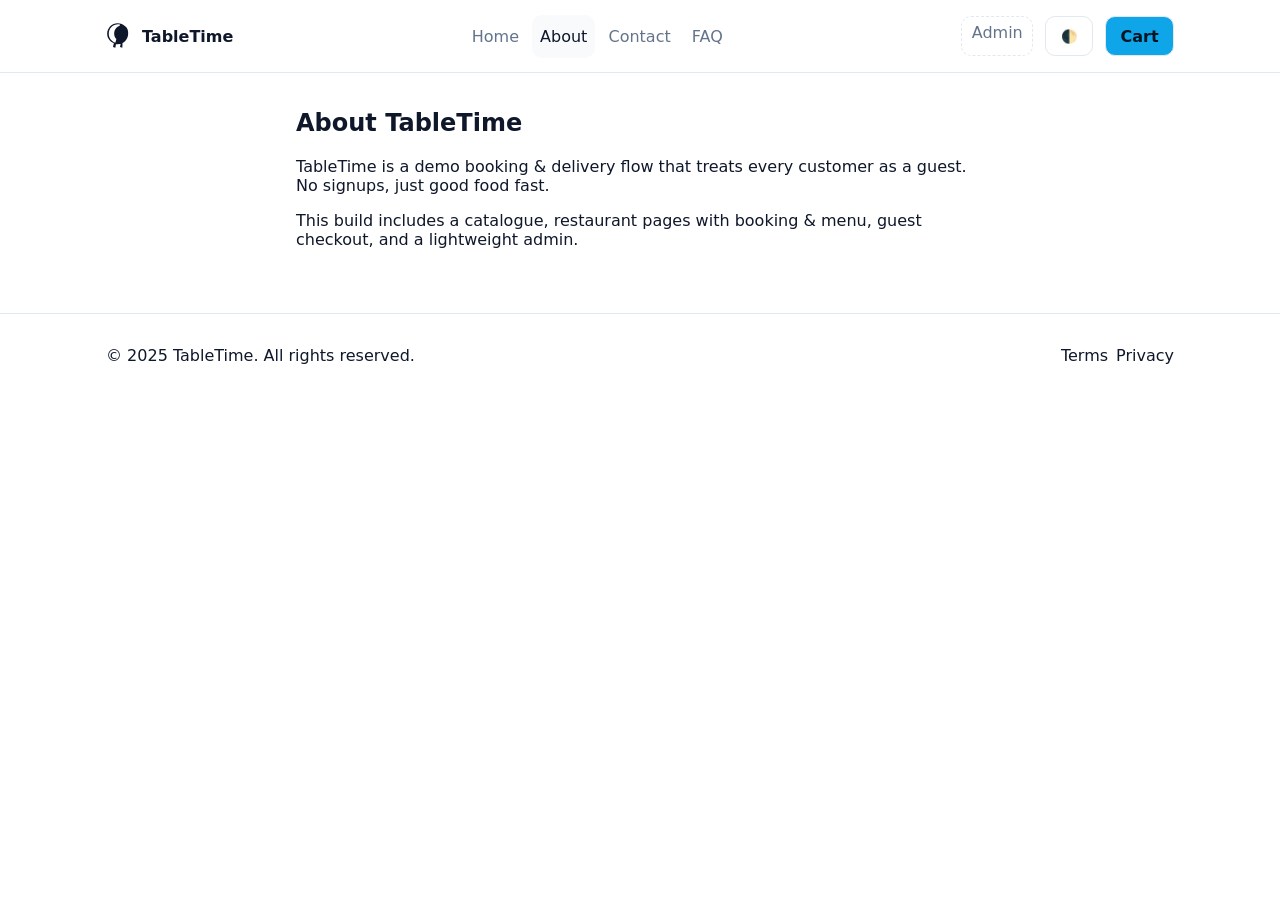
==== about.html @ 13685347 "first commit" ====
<!DOCTYPE html>
<html lang="en">
<head>
  <meta charset="UTF-8" />
  <meta name="viewport" content="width=device-width, initial-scale=1" />
  <title>About – TableTime</title>
  <link rel="stylesheet" href="assets/style.css" />
  <script src="https://code.jquery.com/jquery-3.7.1.min.js" integrity="sha256-/JqT3SQfawRcv/BIHPThkBvs0OEvtFFmqPF/lYI/Cxo=" crossorigin="anonymous"></script>
</head>
<body data-page="about">
  
  <header class="topbar">
    <div class="container row between align-center">
      <a class="brand" href="index.html">
        <svg width="28" height="28" viewBox="0 0 24 24" aria-hidden="true"><path d="M12 2c3.866 0 7 3.134 7 7 0 3.087-1.99 5.703-4.737 6.613L14 22l-2-.5 1.086-5.267C9.398 15.978 7 13.237 7 9.999 7 5.925 9.925 3 14 3c-1.06-0.627-2.29-1-3.62-1-4.418 0-8 3.582-8 8 0 3.872 2.754 7.096 6.393 7.852L8 22l-2-.5 .73-3.527C3.43 16.953 1 13.794 1 10 1 5.029 5.029 1 10 1s9 4.029 9 9-4.029 9-9 9-1.5-.08-2.2-.23" fill="currentColor"/></svg>
        <span>TableTime</span>
      </a>
      <nav class="nav">
        <a href="index.html" class="">Home</a>
        <a href="about.html" class="active">About</a>
        <a href="contact.html" class="">Contact</a>
        <a href="faq.html" class="">FAQ</a>
      </nav>
      <div class="row gap">
        <a class="admin-link" href="admin/login.html" title="Admin">Admin</a>
        <button id="themeToggle" class="btn ghost" aria-label="Toggle theme">🌓</button>
        <a class="btn" href="checkout.html">Cart</a>
      </div>
    </div>
  </header>

  <main class="container narrow">
    <h2>About TableTime</h2>
    <p>TableTime is a demo booking & delivery flow that treats every customer as a guest. No signups, just good food fast.</p>
    <p>This build includes a catalogue, restaurant pages with booking & menu, guest checkout, and a lightweight admin.</p>
  </main>
  
  <footer class="footer">
    <div class="container row between align-center">
      <p>© 2025 TableTime. All rights reserved.</p>
      <div class="row gap sm">
        <a href="terms.html">Terms</a>
        <a href="privacy.html">Privacy</a>
      </div>
    </div>
  </footer>

  <script src="assets/script.js"></script>
</body>
</html>
---- assets/style.css ----
:root{--bg:#ffffff;--surface:#f8fafc;--text:#0f172a;--muted:#64748b;--border:#e2e8f0;--primary:#0ea5e9;--primary-contrast:#031523;--danger:#ef4444;}:root[data-theme="dark"]{--bg:#0b1220;--surface:#0f172a;--text:#e5e7eb;--muted:#94a3b8;--border:#1f2937;--primary:#22d3ee;--primary-contrast:#011118;--danger:#f87171;}*{box-sizing:border-box;}html,body{margin:0;padding:0;font-family:Inter,system-ui,-apple-system,Segoe UI,Roboto,Helvetica,Arial,sans-serif;background:var(--bg);color:var(--text);}a{color:inherit;text-decoration:none;}.container{max-width:1100px;margin:0 auto;padding:1rem;}.narrow{max-width:720px;}.center{text-align:center;}.muted{color:var(--muted);}.bold{font-weight:700;}.row{display:flex;gap:1rem;}.row.wrap{flex-wrap:wrap;}.row.between{justify-content:space-between;}.align-center{align-items:center;}.gap{gap:.75rem;}.gap.sm{gap:.5rem;}.grid{display:grid;gap:1rem;}.grid.two{grid-template-columns:1fr;}.grid.three{grid-template-columns:1fr;}@media (min-width:800px){.grid.two{grid-template-columns:1.2fr .8fr;}.grid.three{grid-template-columns:repeat(3,1fr);}}.cards{grid-template-columns:1fr;}@media (min-width:720px){.cards{grid-template-columns:repeat(2,1fr);}}@media (min-width:1000px){.cards{grid-template-columns:repeat(3,1fr);}}.card{background:var(--surface);border:1px solid var(--border);border-radius:16px;padding:1rem;box-shadow:0 1px 0 rgba(0,0,0,.03);}.topbar{position:sticky;top:0;z-index:5;border-bottom:1px solid var(--border);background:var(--bg);}.topbar .brand{display:inline-flex;gap:.5rem;font-weight:700;align-items:center;}.topbar .nav a{padding:.75rem .5rem;border-radius:10px;color:var(--muted);}.topbar .nav a.active,.topbar .nav a:hover{color:var(--text);background:var(--surface);}.btn{display:inline-flex;align-items:center;justify-content:center;padding:.6rem .9rem;border-radius:10px;border:1px solid var(--border);background:var(--primary);color:var(--primary-contrast);font-weight:700;cursor:pointer;}.btn.ghost{background:transparent;color:var(--text);}.btn.danger{background:var(--danger);color:#fff;border-color:transparent;}.btn:disabled{opacity:.6;cursor:not-allowed;}input,select,textarea{width:100%;padding:.7rem .8rem;border-radius:10px;border:1px solid var(--border);background:var(--bg);color:var(--text);}label{display:block;font-weight:600;margin-bottom:.4rem;}.field.two{display:grid;grid-template-columns:1fr;gap:.75rem;}@media (min-width:720px){.field.two{grid-template-columns:1fr 1fr;}}.hero{padding:1rem 0 0;}.searchbar input,.searchbar select{min-width:180px;}.card .rest-img{width:100%;height:160px;border-radius:10px;object-fit:cover;background:#ddd;}.badges{display:flex;gap:.5rem;flex-wrap:wrap;}.badge{font-size:.8rem;border:1px solid var(--border);padding:.25rem .5rem;border-radius:999px;color:var(--muted);}.stars{color:#f59e0b;}.restaurant-detail .cover{width:100%;height:260px;object-fit:cover;border-radius:16px;}.cover-skeleton{height:260px;background:var(--surface);border-radius:16px;border:1px solid var(--border);}.menu-list{display:grid;gap:.5rem;}.menu-item{display:grid;grid-template-columns:1fr auto auto;gap:.5rem;align-items:center;padding:.5rem;border-bottom:1px solid var(--border);}.menu-item .price{font-weight:700;}.qty{display:inline-flex;align-items:center;gap:.4rem;}.qty button{width:28px;height:28px;border-radius:8px;}.summary .totals{margin-top:1rem;display:grid;gap:.4rem;}.summary .totals>div{display:flex;justify-content:space-between;}.table{width:100%;overflow-x:auto;border:1px solid var(--border);border-radius:12px;}.table table{width:100%;border-collapse:collapse;}.table th,.table td{border-bottom:1px solid var(--border);padding:.7rem;text-align:left;}.footer{border-top:1px solid var(--border);margin-top:2rem;}.footer .container{padding:1rem;}.admin-link{color:var(--muted);border:1px dashed var(--border);padding:.4rem .6rem;border-radius:10px;}.stack>* + *{margin-top:.75rem;}.hidden{display:none !important;}
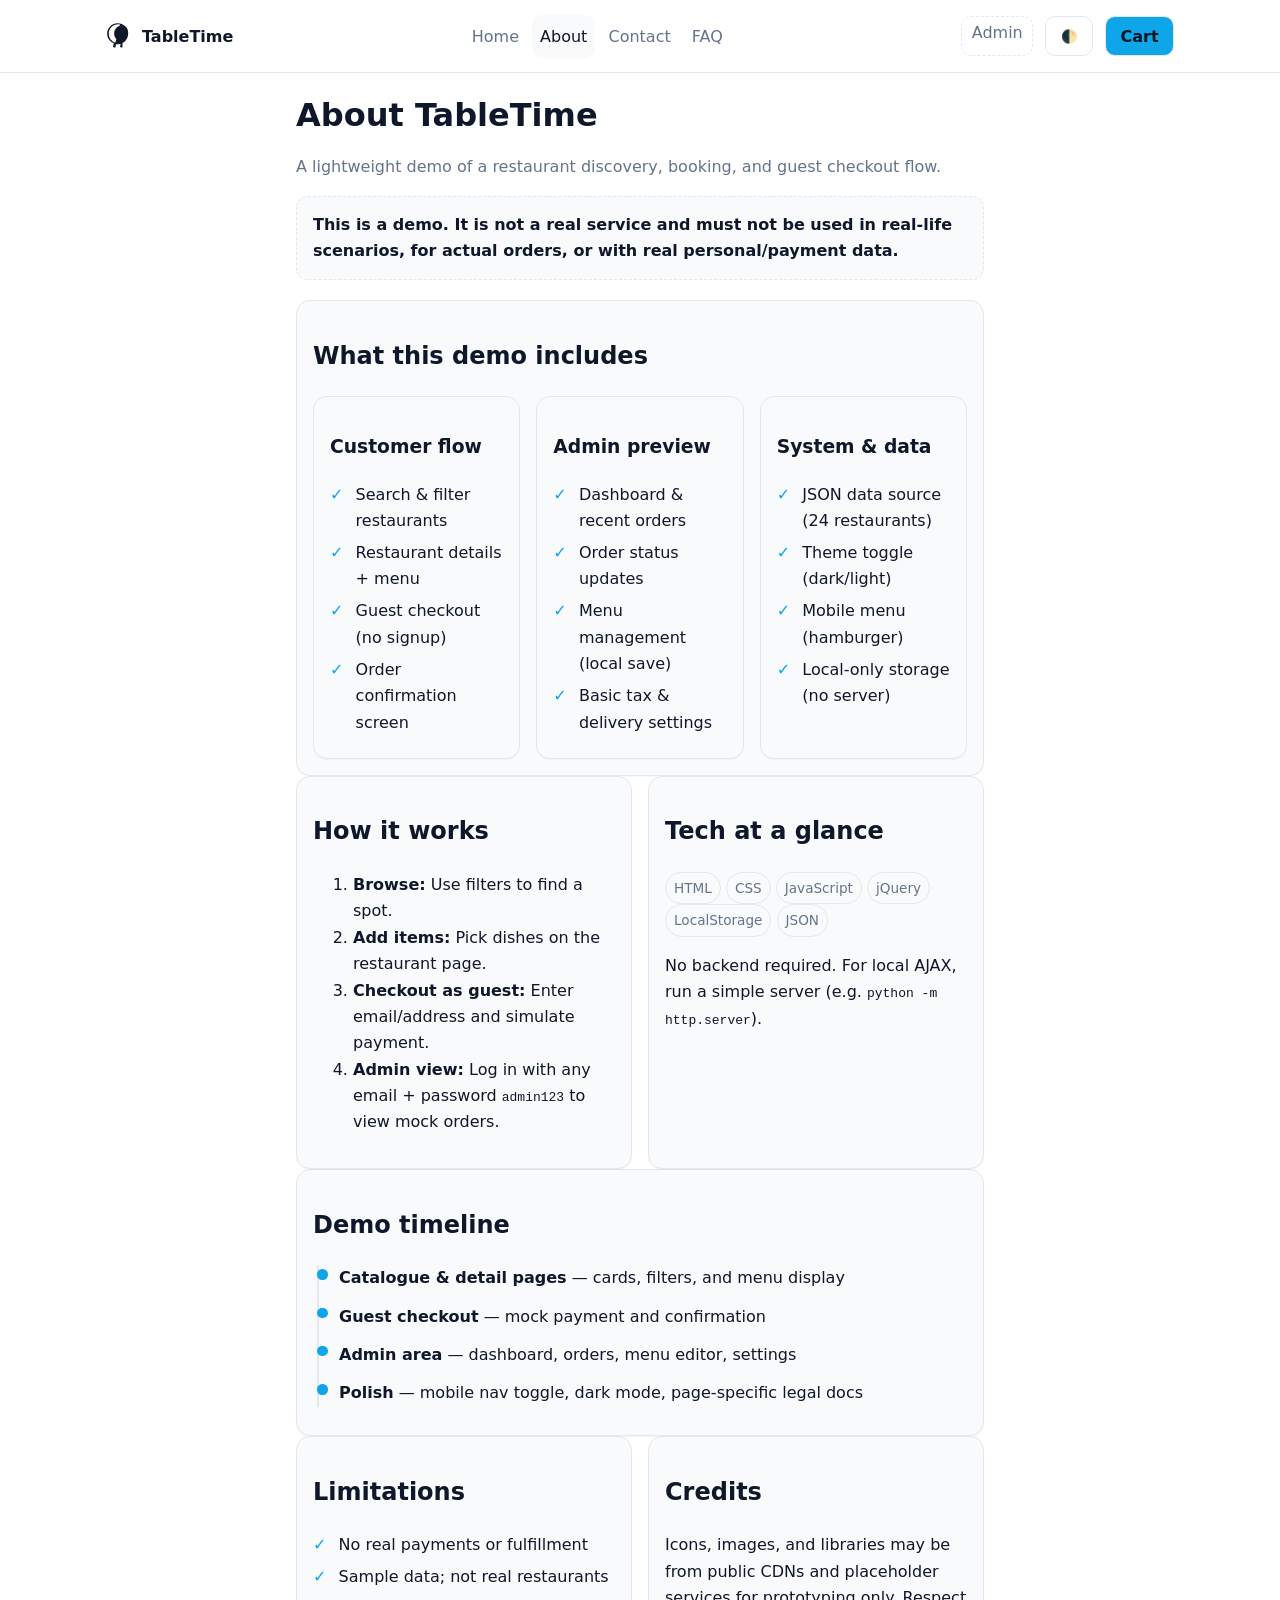
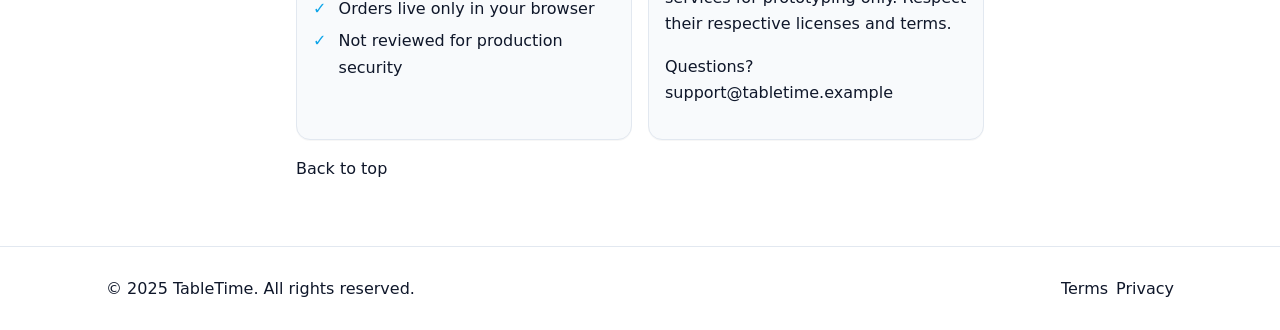
==== commit d1e11523: "added separate css files for all the major pages" ====
--- a/about.html
+++ b/about.html
@@ -1,50 +1,201 @@
 <!DOCTYPE html>
 <html lang="en">
-<head>
-  <meta charset="UTF-8" />
-  <meta name="viewport" content="width=device-width, initial-scale=1" />
-  <title>About – TableTime</title>
-  <link rel="stylesheet" href="assets/style.css" />
-  <script src="https://code.jquery.com/jquery-3.7.1.min.js" integrity="sha256-/JqT3SQfawRcv/BIHPThkBvs0OEvtFFmqPF/lYI/Cxo=" crossorigin="anonymous"></script>
-</head>
-<body data-page="about">
-  
-  <header class="topbar">
-    <div class="container row between align-center">
-      <a class="brand" href="index.html">
-        <svg width="28" height="28" viewBox="0 0 24 24" aria-hidden="true"><path d="M12 2c3.866 0 7 3.134 7 7 0 3.087-1.99 5.703-4.737 6.613L14 22l-2-.5 1.086-5.267C9.398 15.978 7 13.237 7 9.999 7 5.925 9.925 3 14 3c-1.06-0.627-2.29-1-3.62-1-4.418 0-8 3.582-8 8 0 3.872 2.754 7.096 6.393 7.852L8 22l-2-.5 .73-3.527C3.43 16.953 1 13.794 1 10 1 5.029 5.029 1 10 1s9 4.029 9 9-4.029 9-9 9-1.5-.08-2.2-.23" fill="currentColor"/></svg>
-        <span>TableTime</span>
-      </a>
-      <nav class="nav">
-        <a href="index.html" class="">Home</a>
-        <a href="about.html" class="active">About</a>
-        <a href="contact.html" class="">Contact</a>
-        <a href="faq.html" class="">FAQ</a>
-      </nav>
-      <div class="row gap">
-        <a class="admin-link" href="admin/login.html" title="Admin">Admin</a>
-        <button id="themeToggle" class="btn ghost" aria-label="Toggle theme">🌓</button>
-        <a class="btn" href="checkout.html">Cart</a>
+  <head>
+    <meta charset="UTF-8" />
+    <meta name="viewport" content="width=device-width, initial-scale=1" />
+    <title>About – TableTime</title>
+    <link rel="stylesheet" href="assets/style.css" />
+    <link rel="stylesheet" href="assets/about.css" />
+
+    <script
+      src="https://code.jquery.com/jquery-3.7.1.min.js"
+      integrity="sha256-/JqT3SQfawRcv/BIHPThkBvs0OEvtFFmqPF/lYI/Cxo="
+      crossorigin="anonymous"
+    ></script>
+  </head>
+  <body data-page="about">
+    <header class="topbar">
+      <div class="container row between align-center">
+        <a class="brand" href="index.html">
+          <svg width="28" height="28" viewBox="0 0 24 24" aria-hidden="true">
+            <path
+              d="M12 2c3.866 0 7 3.134 7 7 0 3.087-1.99 5.703-4.737 6.613L14 22l-2-.5 1.086-5.267C9.398 15.978 7 13.237 7 9.999 7 5.925 9.925 3 14 3c-1.06-0.627-2.29-1-3.62-1-4.418 0-8 3.582-8 8 0 3.872 2.754 7.096 6.393 7.852L8 22l-2-.5 .73-3.527C3.43 16.953 1 13.794 1 10 1 5.029 5.029 1 10 1s9 4.029 9 9-4.029 9-9 9-1.5-.08-2.2-.23"
+              fill="currentColor"
+            />
+          </svg>
+          <span>TableTime</span>
+        </a>
+        <nav class="nav">
+          <a href="index.html" class="">Home</a>
+          <a href="about.html" class="active">About</a>
+          <a href="contact.html" class="">Contact</a>
+          <a href="faq.html" class="">FAQ</a>
+        </nav>
+        <div class="nav-right">
+          <div class="row gap">
+            <a class="admin-link" href="admin/login.html" title="Admin"
+              >Admin</a
+            >
+            <button
+              id="themeToggle"
+              class="btn ghost"
+              aria-label="Toggle theme"
+            >
+              🌓
+            </button>
+            <a class="btn" href="checkout.html">Cart</a>
+          </div>
+          <button
+            id="navToggle"
+            class="btn ghost hamburger"
+            aria-label="Toggle menu"
+          >
+            ☰
+          </button>
+        </div>
       </div>
-    </div>
-  </header>
-
-  <main class="container narrow">
-    <h2>About TableTime</h2>
-    <p>TableTime is a demo booking & delivery flow that treats every customer as a guest. No signups, just good food fast.</p>
-    <p>This build includes a catalogue, restaurant pages with booking & menu, guest checkout, and a lightweight admin.</p>
-  </main>
-  
-  <footer class="footer">
-    <div class="container row between align-center">
-      <p>© 2025 TableTime. All rights reserved.</p>
-      <div class="row gap sm">
-        <a href="terms.html">Terms</a>
-        <a href="privacy.html">Privacy</a>
+    </header>
+
+    <main class="container narrow about" id="top">
+      <h1>About TableTime</h1>
+      <p class="lead">
+        A lightweight demo of a restaurant discovery, booking, and guest
+        checkout flow.
+      </p>
+      <p class="notice">
+        This is a <strong>demo</strong>. It is not a real service and must
+        <strong>not</strong> be used in real-life scenarios, for actual orders,
+        or with real personal/payment data.
+      </p>
+
+      <section class="card">
+        <h2>What this demo includes</h2>
+        <div class="cards three">
+          <div class="card">
+            <h3>Customer flow</h3>
+            <ul class="checklist">
+              <li>Search & filter restaurants</li>
+              <li>Restaurant details + menu</li>
+              <li>Guest checkout (no signup)</li>
+              <li>Order confirmation screen</li>
+            </ul>
+          </div>
+          <div class="card">
+            <h3>Admin preview</h3>
+            <ul class="checklist">
+              <li>Dashboard & recent orders</li>
+              <li>Order status updates</li>
+              <li>Menu management (local save)</li>
+              <li>Basic tax & delivery settings</li>
+            </ul>
+          </div>
+          <div class="card">
+            <h3>System & data</h3>
+            <ul class="checklist">
+              <li>JSON data source (24 restaurants)</li>
+              <li>Theme toggle (dark/light)</li>
+              <li>Mobile menu (hamburger)</li>
+              <li>Local-only storage (no server)</li>
+            </ul>
+          </div>
+        </div>
+      </section>
+
+      <section class="cards two">
+        <div class="card">
+          <h2>How it works</h2>
+          <ol>
+            <li><strong>Browse:</strong> Use filters to find a spot.</li>
+            <li>
+              <strong>Add items:</strong> Pick dishes on the restaurant page.
+            </li>
+            <li>
+              <strong>Checkout as guest:</strong> Enter email/address and
+              simulate payment.
+            </li>
+            <li>
+              <strong>Admin view:</strong> Log in with any email + password
+              <code>admin123</code> to view mock orders.
+            </li>
+          </ol>
+        </div>
+        <div class="card">
+          <h2>Tech at a glance</h2>
+          <p>
+            <span class="badge">HTML</span>
+            <span class="badge">CSS</span>
+            <span class="badge">JavaScript</span>
+            <span class="badge">jQuery</span>
+            <span class="badge">LocalStorage</span>
+            <span class="badge">JSON</span>
+          </p>
+          <p>
+            No backend required. For local AJAX, run a simple server (e.g.
+            <code>python -m http.server</code>).
+          </p>
+        </div>
+      </section>
+
+      <section class="card">
+        <h2>Demo timeline</h2>
+        <div class="timeline">
+          <div class="t">
+            <strong>Catalogue & detail pages</strong> — cards, filters, and menu
+            display
+          </div>
+          <div class="t">
+            <strong>Guest checkout</strong> — mock payment and confirmation
+          </div>
+          <div class="t">
+            <strong>Admin area</strong> — dashboard, orders, menu editor,
+            settings
+          </div>
+          <div class="t">
+            <strong>Polish</strong> — mobile nav toggle, dark mode,
+            page-specific legal docs
+          </div>
+        </div>
+      </section>
+
+      <section class="cards two">
+        <div class="card">
+          <h2>Limitations</h2>
+          <ul class="checklist">
+            <li>No real payments or fulfillment</li>
+            <li>Sample data; not real restaurants</li>
+            <li>Orders live only in your browser</li>
+            <li>Not reviewed for production security</li>
+          </ul>
+        </div>
+        <div class="card">
+          <h2>Credits</h2>
+          <p>
+            Icons, images, and libraries may be from public CDNs and placeholder
+            services for prototyping only. Respect their respective licenses and
+            terms.
+          </p>
+          <p>
+            Questions?
+            <a href="mailto:support@tabletime.example"
+              >support@tabletime.example</a
+            >
+          </p>
+        </div>
+      </section>
+
+      <p class="small"><a href="#top">Back to top</a></p>
+    </main>
+
+    <footer class="footer">
+      <div class="container row between align-center">
+        <p>© 2025 TableTime. All rights reserved.</p>
+        <div class="row gap sm">
+          <a href="terms.html">Terms</a>
+          <a href="privacy.html">Privacy</a>
+        </div>
       </div>
-    </div>
-  </footer>
-
-  <script src="assets/script.js"></script>
-</body>
+    </footer>
+
+    <script src="assets/script.js"></script>
+  </body>
 </html>
--- a/assets/style.css
+++ b/assets/style.css
@@ -1 +1,328 @@
-:root{--bg:#ffffff;--surface:#f8fafc;--text:#0f172a;--muted:#64748b;--border:#e2e8f0;--primary:#0ea5e9;--primary-contrast:#031523;--danger:#ef4444;}:root[data-theme="dark"]{--bg:#0b1220;--surface:#0f172a;--text:#e5e7eb;--muted:#94a3b8;--border:#1f2937;--primary:#22d3ee;--primary-contrast:#011118;--danger:#f87171;}*{box-sizing:border-box;}html,body{margin:0;padding:0;font-family:Inter,system-ui,-apple-system,Segoe UI,Roboto,Helvetica,Arial,sans-serif;background:var(--bg);color:var(--text);}a{color:inherit;text-decoration:none;}.container{max-width:1100px;margin:0 auto;padding:1rem;}.narrow{max-width:720px;}.center{text-align:center;}.muted{color:var(--muted);}.bold{font-weight:700;}.row{display:flex;gap:1rem;}.row.wrap{flex-wrap:wrap;}.row.between{justify-content:space-between;}.align-center{align-items:center;}.gap{gap:.75rem;}.gap.sm{gap:.5rem;}.grid{display:grid;gap:1rem;}.grid.two{grid-template-columns:1fr;}.grid.three{grid-template-columns:1fr;}@media (min-width:800px){.grid.two{grid-template-columns:1.2fr .8fr;}.grid.three{grid-template-columns:repeat(3,1fr);}}.cards{grid-template-columns:1fr;}@media (min-width:720px){.cards{grid-template-columns:repeat(2,1fr);}}@media (min-width:1000px){.cards{grid-template-columns:repeat(3,1fr);}}.card{background:var(--surface);border:1px solid var(--border);border-radius:16px;padding:1rem;box-shadow:0 1px 0 rgba(0,0,0,.03);}.topbar{position:sticky;top:0;z-index:5;border-bottom:1px solid var(--border);background:var(--bg);}.topbar .brand{display:inline-flex;gap:.5rem;font-weight:700;align-items:center;}.topbar .nav a{padding:.75rem .5rem;border-radius:10px;color:var(--muted);}.topbar .nav a.active,.topbar .nav a:hover{color:var(--text);background:var(--surface);}.btn{display:inline-flex;align-items:center;justify-content:center;padding:.6rem .9rem;border-radius:10px;border:1px solid var(--border);background:var(--primary);color:var(--primary-contrast);font-weight:700;cursor:pointer;}.btn.ghost{background:transparent;color:var(--text);}.btn.danger{background:var(--danger);color:#fff;border-color:transparent;}.btn:disabled{opacity:.6;cursor:not-allowed;}input,select,textarea{width:100%;padding:.7rem .8rem;border-radius:10px;border:1px solid var(--border);background:var(--bg);color:var(--text);}label{display:block;font-weight:600;margin-bottom:.4rem;}.field.two{display:grid;grid-template-columns:1fr;gap:.75rem;}@media (min-width:720px){.field.two{grid-template-columns:1fr 1fr;}}.hero{padding:1rem 0 0;}.searchbar input,.searchbar select{min-width:180px;}.card .rest-img{width:100%;height:160px;border-radius:10px;object-fit:cover;background:#ddd;}.badges{display:flex;gap:.5rem;flex-wrap:wrap;}.badge{font-size:.8rem;border:1px solid var(--border);padding:.25rem .5rem;border-radius:999px;color:var(--muted);}.stars{color:#f59e0b;}.restaurant-detail .cover{width:100%;height:260px;object-fit:cover;border-radius:16px;}.cover-skeleton{height:260px;background:var(--surface);border-radius:16px;border:1px solid var(--border);}.menu-list{display:grid;gap:.5rem;}.menu-item{display:grid;grid-template-columns:1fr auto auto;gap:.5rem;align-items:center;padding:.5rem;border-bottom:1px solid var(--border);}.menu-item .price{font-weight:700;}.qty{display:inline-flex;align-items:center;gap:.4rem;}.qty button{width:28px;height:28px;border-radius:8px;}.summary .totals{margin-top:1rem;display:grid;gap:.4rem;}.summary .totals>div{display:flex;justify-content:space-between;}.table{width:100%;overflow-x:auto;border:1px solid var(--border);border-radius:12px;}.table table{width:100%;border-collapse:collapse;}.table th,.table td{border-bottom:1px solid var(--border);padding:.7rem;text-align:left;}.footer{border-top:1px solid var(--border);margin-top:2rem;}.footer .container{padding:1rem;}.admin-link{color:var(--muted);border:1px dashed var(--border);padding:.4rem .6rem;border-radius:10px;}.stack>* + *{margin-top:.75rem;}.hidden{display:none !important;}+:root {
+  --bg: #ffffff;
+  --surface: #f8fafc;
+  --text: #0f172a;
+  --muted: #64748b;
+  --border: #e2e8f0;
+  --primary: #0ea5e9;
+  --primary-contrast: #031523;
+  --danger: #ef4444;
+}
+:root[data-theme="dark"] {
+  --bg: #0b1220;
+  --surface: #0f172a;
+  --text: #e5e7eb;
+  --muted: #94a3b8;
+  --border: #1f2937;
+  --primary: #22d3ee;
+  --primary-contrast: #011118;
+  --danger: #f87171;
+}
+* {
+  box-sizing: border-box;
+}
+html,
+body {
+  margin: 0;
+  padding: 0;
+  font-family: Inter, system-ui, -apple-system, Segoe UI, Roboto, Helvetica,
+    Arial, sans-serif;
+  background: var(--bg);
+  color: var(--text);
+}
+a {
+  color: inherit;
+  text-decoration: none;
+}
+.container {
+  max-width: 1100px;
+  margin: 0 auto;
+  padding: 1rem;
+}
+.narrow {
+  max-width: 720px;
+}
+.center {
+  text-align: center;
+}
+.muted {
+  color: var(--muted);
+}
+.bold {
+  font-weight: 700;
+}
+.row {
+  display: flex;
+  gap: 1rem;
+}
+.row.wrap {
+  flex-wrap: wrap;
+}
+.nav-right {
+  display: flex;
+  gap: 10px;
+}
+.row.between {
+  justify-content: space-between;
+}
+.align-center {
+  align-items: center;
+}
+.gap {
+  gap: 0.75rem;
+}
+.gap.sm {
+  gap: 0.5rem;
+}
+.grid {
+  display: grid;
+  gap: 1rem;
+}
+.grid.two {
+  grid-template-columns: 1fr;
+}
+.grid.three {
+  grid-template-columns: 1fr;
+}
+@media (min-width: 800px) {
+  .grid.two {
+    grid-template-columns: 1.2fr 0.8fr;
+  }
+  .grid.three {
+    grid-template-columns: repeat(3, 1fr);
+  }
+}
+.cards {
+  grid-template-columns: 1fr;
+}
+@media (min-width: 720px) {
+  .cards {
+    grid-template-columns: repeat(2, 1fr);
+  }
+}
+@media (min-width: 1000px) {
+  .cards {
+    grid-template-columns: repeat(3, 1fr);
+  }
+}
+.card {
+  background: var(--surface);
+  border: 1px solid var(--border);
+  border-radius: 16px;
+  padding: 1rem;
+  box-shadow: 0 1px 0 rgba(0, 0, 0, 0.03);
+}
+.topbar {
+  position: sticky;
+  top: 0;
+  z-index: 5;
+  border-bottom: 1px solid var(--border);
+  background: var(--bg);
+}
+.topbar .brand {
+  display: inline-flex;
+  gap: 0.5rem;
+  font-weight: 700;
+  align-items: center;
+}
+.topbar .nav a {
+  padding: 0.75rem 0.5rem;
+  border-radius: 10px;
+  color: var(--muted);
+}
+.topbar .nav a.active,
+.topbar .nav a:hover {
+  color: var(--text);
+  background: var(--surface);
+}
+.btn {
+  display: inline-flex;
+  align-items: center;
+  justify-content: center;
+  padding: 0.6rem 0.9rem;
+  border-radius: 10px;
+  border: 1px solid var(--border);
+  background: var(--primary);
+  color: var(--primary-contrast);
+  font-weight: 700;
+  cursor: pointer;
+}
+.btn.ghost {
+  background: transparent;
+  color: var(--text);
+}
+.btn.danger {
+  background: var(--danger);
+  color: #fff;
+  border-color: transparent;
+}
+.btn:disabled {
+  opacity: 0.6;
+  cursor: not-allowed;
+}
+input,
+select,
+textarea {
+  width: 100%;
+  padding: 0.7rem 0.8rem;
+  border-radius: 10px;
+  border: 1px solid var(--border);
+  background: var(--bg);
+  color: var(--text);
+}
+label {
+  display: block;
+  font-weight: 600;
+  margin-bottom: 0.4rem;
+}
+.field.two {
+  display: grid;
+  grid-template-columns: 1fr;
+  gap: 0.75rem;
+}
+@media (min-width: 720px) {
+  .field.two {
+    grid-template-columns: 1fr 1fr;
+  }
+}
+.hero {
+  padding: 1rem 0 0;
+}
+.searchbar input,
+.searchbar select {
+  min-width: 180px;
+}
+.card .rest-img {
+  width: 100%;
+  height: 160px;
+  border-radius: 10px;
+  object-fit: cover;
+  background: #ddd;
+}
+.badges {
+  display: flex;
+  gap: 0.5rem;
+  flex-wrap: wrap;
+}
+.badge {
+  font-size: 0.8rem;
+  border: 1px solid var(--border);
+  padding: 0.25rem 0.5rem;
+  border-radius: 999px;
+  color: var(--muted);
+}
+.stars {
+  color: #f59e0b;
+}
+.restaurant-detail .cover {
+  width: 100%;
+  height: 260px;
+  object-fit: cover;
+  border-radius: 16px;
+}
+.cover-skeleton {
+  height: 260px;
+  background: var(--surface);
+  border-radius: 16px;
+  border: 1px solid var(--border);
+}
+.menu-list {
+  display: grid;
+  gap: 0.5rem;
+}
+.menu-item {
+  display: grid;
+  grid-template-columns: 1fr auto auto;
+  gap: 0.5rem;
+  align-items: center;
+  padding: 0.5rem;
+  border-bottom: 1px solid var(--border);
+}
+.menu-item .price {
+  font-weight: 700;
+}
+.qty {
+  display: inline-flex;
+  align-items: center;
+  gap: 0.4rem;
+}
+.qty button {
+  width: 28px;
+  height: 28px;
+  border-radius: 8px;
+}
+.summary .totals {
+  margin-top: 1rem;
+  display: grid;
+  gap: 0.4rem;
+}
+.summary .totals > div {
+  display: flex;
+  justify-content: space-between;
+}
+.table {
+  width: 100%;
+  overflow-x: auto;
+  border: 1px solid var(--border);
+  border-radius: 12px;
+}
+.table table {
+  width: 100%;
+  border-collapse: collapse;
+}
+.table th,
+.table td {
+  border-bottom: 1px solid var(--border);
+  padding: 0.7rem;
+  text-align: left;
+}
+.footer {
+  border-top: 1px solid var(--border);
+  margin-top: 2rem;
+}
+.footer .container {
+  padding: 1rem;
+}
+.admin-link {
+  color: var(--muted);
+  border: 1px dashed var(--border);
+  padding: 0.4rem 0.6rem;
+  border-radius: 10px;
+}
+.stack > * + * {
+  margin-top: 0.75rem;
+}
+.hidden {
+  display: none !important;
+}
+
+/* Mobile nav toggle */
+.hamburger {
+  display: none;
+}
+@media (max-width: 799px) {
+  .topbar .container {
+    align-items: center;
+  }
+  .topbar .nav {
+    display: none;
+    position: absolute;
+    top: 100%;
+    left: 0;
+    right: 0;
+    background: var(--bg);
+    border-bottom: 1px solid var(--border);
+    padding: 0.5rem 1rem;
+  }
+  .topbar .nav.open {
+    display: flex;
+    flex-direction: column;
+    gap: 0.25rem;
+  }
+  .hamburger {
+    display: inline-flex;
+  }
+}
+.topbar.admin .nav {
+  z-index: 6;
+}
--- a/assets/about.css
+++ b/assets/about.css
@@ -0,0 +1,138 @@
+/* assets/about.css — demo-only styles for About page */
+
+.about {
+  line-height: 1.65;
+}
+
+.about h1 {
+  font-size: clamp(1.6rem, 2.5vw, 2rem);
+  margin: 0 0 0.75rem 0;
+}
+
+.about .lead {
+  color: var(--muted);
+  margin: 0.25rem 0 1rem;
+}
+
+.about .notice {
+  border: 1px dashed var(--border);
+  background: var(--surface);
+  padding: 0.9rem 1rem;
+  border-radius: 12px;
+  margin: 1rem 0 1.25rem;
+  font-weight: 600;
+}
+
+/* Cards & grids */
+.about .cards {
+  display: grid;
+  grid-template-columns: 1fr;
+  gap: 1rem;
+}
+.about .card {
+  background: var(--surface);
+  border: 1px solid var(--border);
+  border-radius: 14px;
+  padding: 1rem;
+}
+@media (min-width: 720px) {
+  .about .cards.two {
+    grid-template-columns: repeat(2, 1fr);
+  }
+}
+@media (min-width: 960px) {
+  .about .cards.three {
+    grid-template-columns: repeat(3, 1fr);
+  }
+}
+
+.about .badge {
+  display: inline-flex;
+  align-items: center;
+  gap: 0.4rem;
+  font-size: 0.85rem;
+  border: 1px solid var(--border);
+  padding: 0.25rem 0.5rem;
+  border-radius: 999px;
+  color: var(--muted);
+}
+
+/* Checklists */
+.about .checklist {
+  list-style: none;
+  padding: 0;
+  margin: 0.5rem 0 0;
+}
+.about .checklist li {
+  padding-left: 1.6rem;
+  position: relative;
+  margin: 0.35rem 0;
+}
+.about .checklist li::before {
+  content: "✓";
+  position: absolute;
+  left: 0;
+  top: 0;
+  color: var(--primary);
+  font-weight: 700;
+}
+
+/* Simple timeline */
+.about .timeline {
+  border-left: 2px solid var(--border);
+  margin: 0.5rem 0 0 0.25rem;
+  padding-left: 1rem;
+}
+.about .timeline .t {
+  position: relative;
+  margin: 0.75rem 0;
+  padding-left: 0.25rem;
+}
+.about .timeline .t::before {
+  content: "";
+  position: absolute;
+  left: -1.1rem;
+  top: 0.25rem;
+  width: 0.65rem;
+  height: 0.65rem;
+  border-radius: 50%;
+  background: var(--primary);
+}
+
+/* Team / avatars (placeholder) */
+.about .team {
+  display: grid;
+  grid-template-columns: 1fr;
+  gap: 1rem;
+}
+@media (min-width: 720px) {
+  .about .team {
+    grid-template-columns: repeat(3, 1fr);
+  }
+}
+.about .member {
+  display: grid;
+  gap: 0.5rem;
+}
+.about .member .avatar {
+  width: 72px;
+  height: 72px;
+  border-radius: 50%;
+  background: var(--border);
+}
+
+/* Print */
+@media print {
+  .topbar,
+  .footer,
+  #navToggle {
+    display: none !important;
+  }
+  .container {
+    max-width: none;
+  }
+  a {
+    color: inherit;
+    text-decoration: none;
+  }
+}
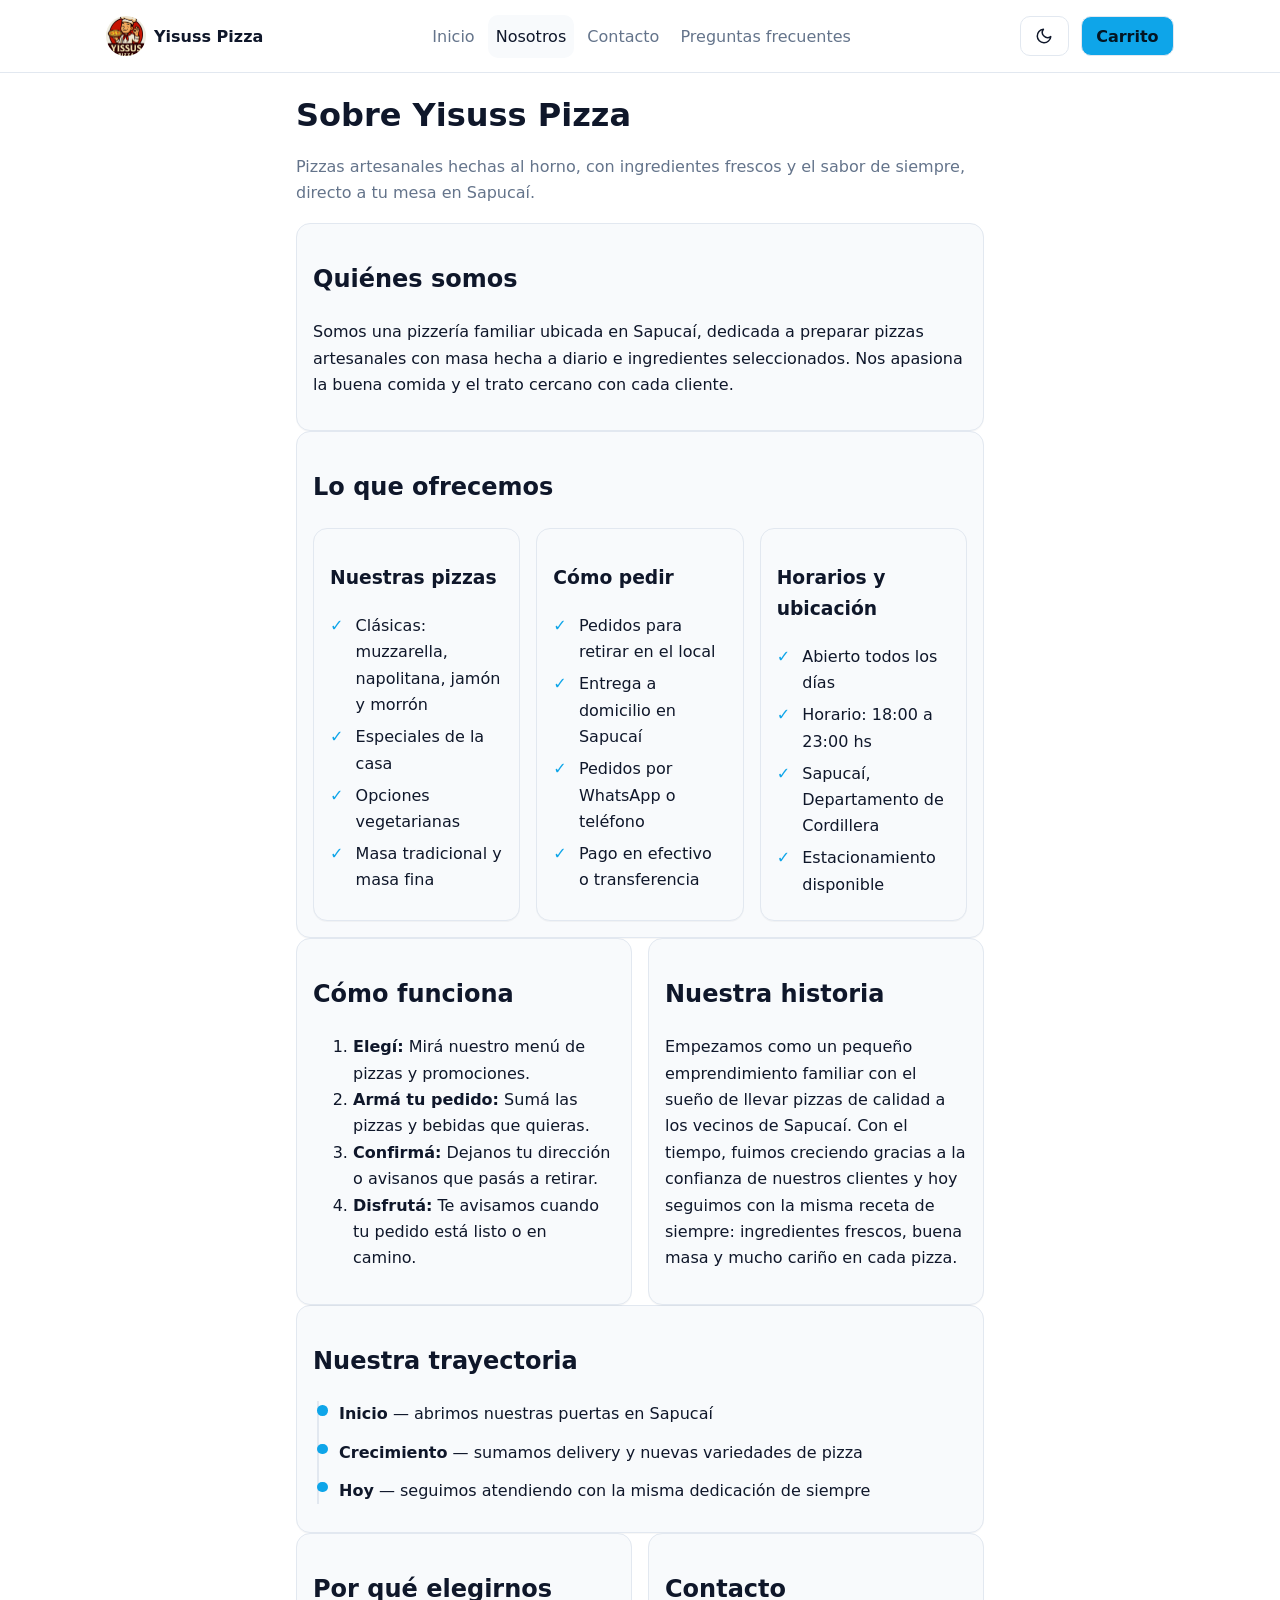
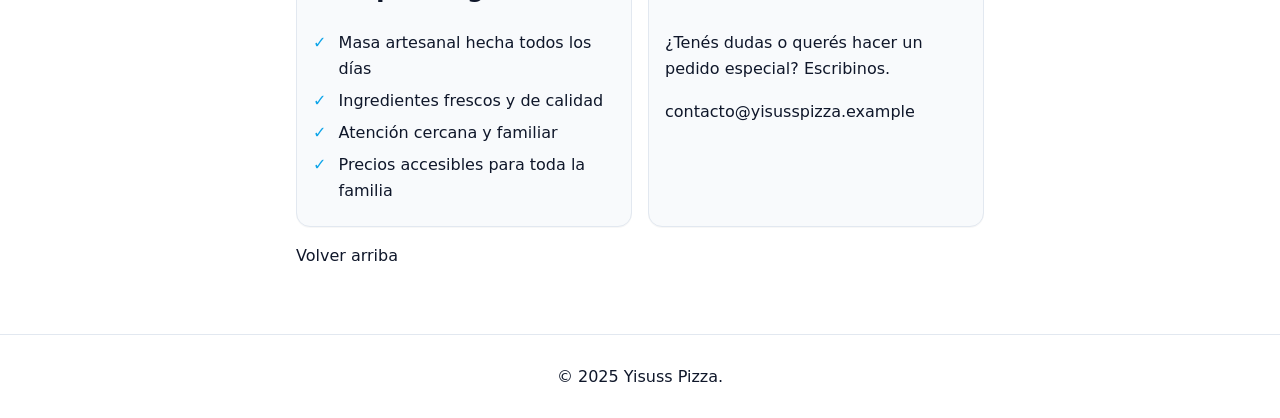
==== commit c4256481: "first commit" ====
--- a/about.html
+++ b/about.html
@@ -1,9 +1,9 @@
 <!DOCTYPE html>
-<html lang="en">
+<html lang="es">
   <head>
     <meta charset="UTF-8" />
     <meta name="viewport" content="width=device-width, initial-scale=1" />
-    <title>About – TableTime</title>
+    <title>Nosotros – Yisuss Pizza</title>
     <link rel="stylesheet" href="assets/style.css" />
     <link rel="stylesheet" href="assets/about.css" />
 
@@ -14,88 +14,93 @@
     ></script>
   </head>
   <body data-page="about">
-    <header class="topbar">
-      <div class="container row between align-center">
-        <a class="brand" href="index.html">
-          <svg width="28" height="28" viewBox="0 0 24 24" aria-hidden="true">
-            <path
-              d="M12 2c3.866 0 7 3.134 7 7 0 3.087-1.99 5.703-4.737 6.613L14 22l-2-.5 1.086-5.267C9.398 15.978 7 13.237 7 9.999 7 5.925 9.925 3 14 3c-1.06-0.627-2.29-1-3.62-1-4.418 0-8 3.582-8 8 0 3.872 2.754 7.096 6.393 7.852L8 22l-2-.5 .73-3.527C3.43 16.953 1 13.794 1 10 1 5.029 5.029 1 10 1s9 4.029 9 9-4.029 9-9 9-1.5-.08-2.2-.23"
-              fill="currentColor"
-            />
+  <header class="topbar">
+  <div class="container row between align-center">
+    <a class="brand" href="index.html">
+      <img
+        src="assets/img/IMG-20260526-WA0046.jpg"
+        alt="Yissus Pizza"
+        width="40"
+        height="40"
+        style="border-radius: 50%; object-fit: cover;"
+      />
+      <span>Yisuss Pizza</span>
+    </a>
+    <nav class="nav">
+      <a href="index.html" class="">Inicio</a>
+      <a href="about.html" class="active">Nosotros</a>
+      <a href="contact.html" class="">Contacto</a>
+      <a href="faq.html" class="">Preguntas frecuentes</a>
+    </nav>
+    <div class="nav-right">
+      <div class="row gap">
+        <button
+          id="themeToggle"
+          class="btn ghost"
+          aria-label="Cambiar tema"
+        >
+          <svg width="18" height="18" viewBox="0 0 24 24" fill="none" stroke="currentColor" stroke-width="2" stroke-linecap="round" stroke-linejoin="round">
+            <path d="M21 12.79A9 9 0 1 1 11.21 3 7 7 0 0 0 21 12.79z" />
           </svg>
-          <span>TableTime</span>
-        </a>
-        <nav class="nav">
-          <a href="index.html" class="">Home</a>
-          <a href="about.html" class="active">About</a>
-          <a href="contact.html" class="">Contact</a>
-          <a href="faq.html" class="">FAQ</a>
-        </nav>
-        <div class="nav-right">
-          <div class="row gap">
-            <a class="admin-link" href="admin/login.html" title="Admin"
-              >Admin</a
-            >
-            <button
-              id="themeToggle"
-              class="btn ghost"
-              aria-label="Toggle theme"
-            >
-              🌓
-            </button>
-            <a class="btn" href="checkout.html">Cart</a>
-          </div>
-          <button
-            id="navToggle"
-            class="btn ghost hamburger"
-            aria-label="Toggle menu"
-          >
-            ☰
-          </button>
-        </div>
+        </button>
+        <a class="btn" href="checkout.html">Carrito</a>
       </div>
-    </header>
+      <button
+        id="navToggle"
+        class="btn ghost hamburger"
+        aria-label="Abrir menú"
+      >
+        ☰
+      </button>
+    </div>
+  </div>
+</header>
 
     <main class="container narrow about" id="top">
-      <h1>About TableTime</h1>
+      <h1>Sobre Yisuss Pizza</h1>
       <p class="lead">
-        A lightweight demo of a restaurant discovery, booking, and guest
-        checkout flow.
-      </p>
-      <p class="notice">
-        This is a <strong>demo</strong>. It is not a real service and must
-        <strong>not</strong> be used in real-life scenarios, for actual orders,
-        or with real personal/payment data.
+        Pizzas artesanales hechas al horno, con ingredientes frescos y el
+        sabor de siempre, directo a tu mesa en Sapucaí.
       </p>
 
       <section class="card">
-        <h2>What this demo includes</h2>
+        <h2>Quiénes somos</h2>
+        <p>
+          Somos una pizzería familiar ubicada en Sapucaí, dedicada a preparar
+          pizzas artesanales con masa hecha a diario e ingredientes
+          seleccionados. Nos apasiona la buena comida y el trato cercano con
+          cada cliente.
+        </p>
+      </section>
+
+      <section class="card">
+        <h2>Lo que ofrecemos</h2>
         <div class="cards three">
           <div class="card">
-            <h3>Customer flow</h3>
+            <h3>Nuestras pizzas</h3>
             <ul class="checklist">
-              <li>Search & filter restaurants</li>
-              <li>Restaurant details + menu</li>
-              <li>Guest checkout (no signup)</li>
-              <li>Order confirmation screen</li>
+              <li>Clásicas: muzzarella, napolitana, jamón y morrón</li>
+              <li>Especiales de la casa</li>
+              <li>Opciones vegetarianas</li>
+              <li>Masa tradicional y masa fina</li>
             </ul>
           </div>
           <div class="card">
-            <h3>Admin preview</h3>
+            <h3>Cómo pedir</h3>
             <ul class="checklist">
-              <li>Dashboard & recent orders</li>
-              <li>Order status updates</li>
-              <li>Menu management (local save)</li>
-              <li>Basic tax & delivery settings</li>
+              <li>Pedidos para retirar en el local</li>
+              <li>Entrega a domicilio en Sapucaí</li>
+              <li>Pedidos por WhatsApp o teléfono</li>
+              <li>Pago en efectivo o transferencia</li>
             </ul>
           </div>
           <div class="card">
-            <h3>System & data</h3>
+            <h3>Horarios y ubicación</h3>
             <ul class="checklist">
-              <li>JSON data source (24 restaurants)</li>
-              <li>Theme toggle (dark/light)</li>
-              <li>Mobile menu (hamburger)</li>
-              <li>Local-only storage (no server)</li>
+              <li>Abierto todos los días</li>
+              <li>Horario: 18:00 a 23:00 hs</li>
+              <li>Sapucaí, Departamento de Cordillera</li>
+              <li>Estacionamiento disponible</li>
             </ul>
           </div>
         </div>
@@ -103,99 +108,81 @@
 
       <section class="cards two">
         <div class="card">
-          <h2>How it works</h2>
+          <h2>Cómo funciona</h2>
           <ol>
-            <li><strong>Browse:</strong> Use filters to find a spot.</li>
+            <li><strong>Elegí:</strong> Mirá nuestro menú de pizzas y promociones.</li>
             <li>
-              <strong>Add items:</strong> Pick dishes on the restaurant page.
+              <strong>Armá tu pedido:</strong> Sumá las pizzas y bebidas que quieras.
             </li>
             <li>
-              <strong>Checkout as guest:</strong> Enter email/address and
-              simulate payment.
+              <strong>Confirmá:</strong> Dejanos tu dirección o avisanos que pasás a retirar.
             </li>
             <li>
-              <strong>Admin view:</strong> Log in with any email + password
-              <code>admin123</code> to view mock orders.
+              <strong>Disfrutá:</strong> Te avisamos cuando tu pedido está listo o en camino.
             </li>
           </ol>
         </div>
         <div class="card">
-          <h2>Tech at a glance</h2>
+          <h2>Nuestra historia</h2>
           <p>
-            <span class="badge">HTML</span>
-            <span class="badge">CSS</span>
-            <span class="badge">JavaScript</span>
-            <span class="badge">jQuery</span>
-            <span class="badge">LocalStorage</span>
-            <span class="badge">JSON</span>
-          </p>
-          <p>
-            No backend required. For local AJAX, run a simple server (e.g.
-            <code>python -m http.server</code>).
+            Empezamos como un pequeño emprendimiento familiar con el sueño de
+            llevar pizzas de calidad a los vecinos de Sapucaí. Con el tiempo,
+            fuimos creciendo gracias a la confianza de nuestros clientes y hoy
+            seguimos con la misma receta de siempre: ingredientes frescos,
+            buena masa y mucho cariño en cada pizza.
           </p>
         </div>
       </section>
 
       <section class="card">
-        <h2>Demo timeline</h2>
+        <h2>Nuestra trayectoria</h2>
         <div class="timeline">
           <div class="t">
-            <strong>Catalogue & detail pages</strong> — cards, filters, and menu
-            display
+            <strong>Inicio</strong> — abrimos nuestras puertas en Sapucaí
           </div>
           <div class="t">
-            <strong>Guest checkout</strong> — mock payment and confirmation
+            <strong>Crecimiento</strong> — sumamos delivery y nuevas variedades de pizza
           </div>
           <div class="t">
-            <strong>Admin area</strong> — dashboard, orders, menu editor,
-            settings
-          </div>
-          <div class="t">
-            <strong>Polish</strong> — mobile nav toggle, dark mode,
-            page-specific legal docs
+            <strong>Hoy</strong> — seguimos atendiendo con la misma dedicación de siempre
           </div>
         </div>
       </section>
 
       <section class="cards two">
         <div class="card">
-          <h2>Limitations</h2>
+          <h2>Por qué elegirnos</h2>
           <ul class="checklist">
-            <li>No real payments or fulfillment</li>
-            <li>Sample data; not real restaurants</li>
-            <li>Orders live only in your browser</li>
-            <li>Not reviewed for production security</li>
+            <li>Masa artesanal hecha todos los días</li>
+            <li>Ingredientes frescos y de calidad</li>
+            <li>Atención cercana y familiar</li>
+            <li>Precios accesibles para toda la familia</li>
           </ul>
         </div>
         <div class="card">
-          <h2>Credits</h2>
+          <h2>Contacto</h2>
           <p>
-            Icons, images, and libraries may be from public CDNs and placeholder
-            services for prototyping only. Respect their respective licenses and
-            terms.
+            ¿Tenés dudas o querés hacer un pedido especial? Escribinos.
           </p>
           <p>
-            Questions?
-            <a href="mailto:support@tabletime.example"
-              >support@tabletime.example</a
+            <a href="mailto:contacto@yisusspizza.example"
+              >contacto@yisusspizza.example</a
             >
           </p>
         </div>
       </section>
 
-      <p class="small"><a href="#top">Back to top</a></p>
+      <p class="small"><a href="#top">Volver arriba</a></p>
     </main>
 
     <footer class="footer">
-      <div class="container row between align-center">
-        <p>© 2025 TableTime. All rights reserved.</p>
-        <div class="row gap sm">
-          <a href="terms.html">Terms</a>
-          <a href="privacy.html">Privacy</a>
+    <div class="container row align-center" style="justify-content: center;">
+    <p>© 2025 Yisuss Pizza.</p>
+    </div>
         </div>
       </div>
     </footer>
 
     <script src="assets/script.js"></script>
   </body>
-</html>
+</html>
